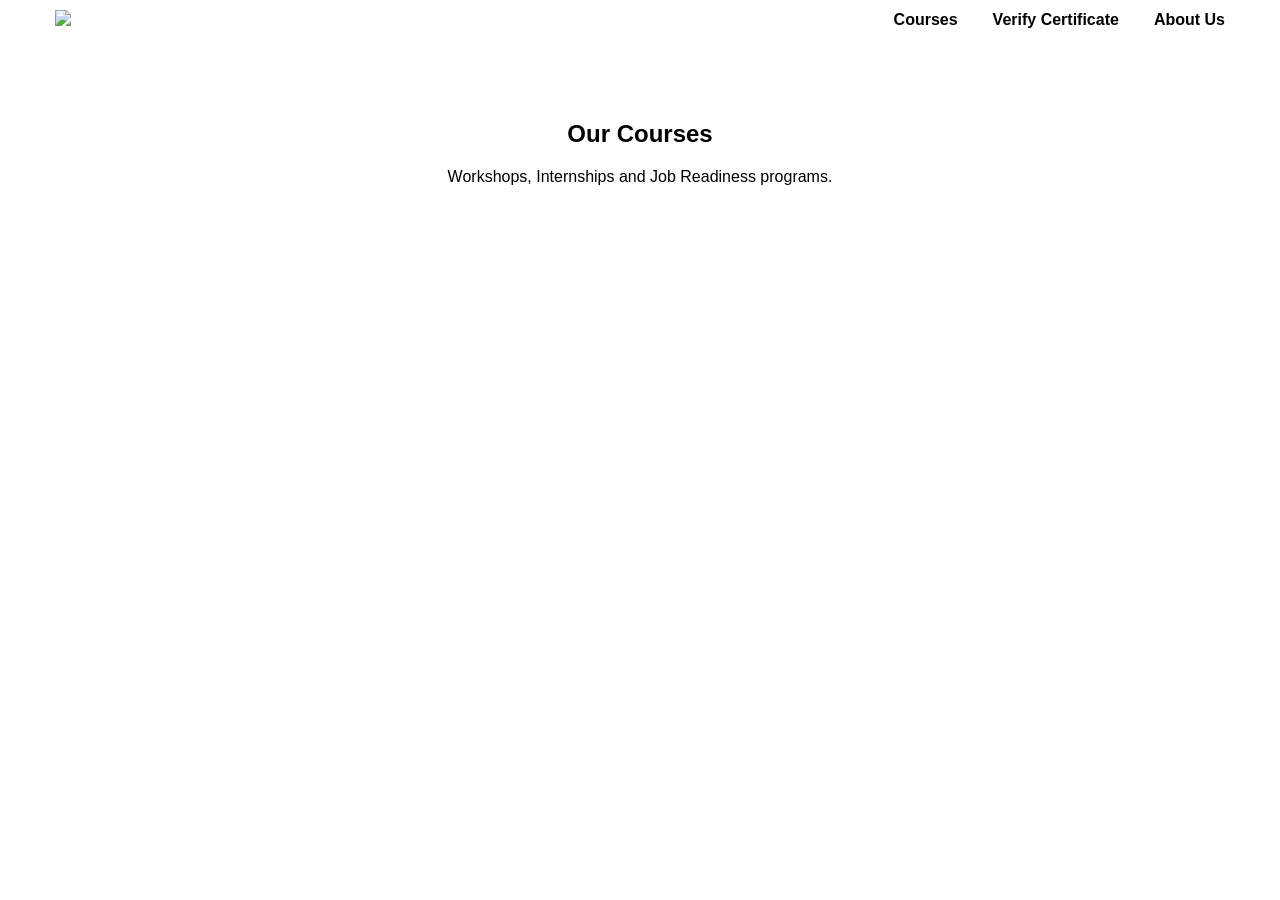
==== courses.html @ c37526bb "courses.html" ====
<!DOCTYPE html>
<html>

<head>
<title>Courses | LOGIP Technologies</title>
<link rel="stylesheet" href="css/style.css">
</head>

<body>

<nav>

<a href="index.html" class="logo">
<img src="images/logo.png">
</a>

<div class="menu">
<a href="courses.html">Courses</a>
<a href="verify.html">Verify Certificate</a>
<a href="index.html#about">About Us</a>
</div>

</nav>

<section class="section">

<h1>Our Courses</h1>

<p>Workshops, Internships and Job Readiness programs.</p>

</section>

</body>
</html>
---- css/style.css ----
body{
margin:0;
font-family:Arial;
}

nav{
display:flex;
justify-content:space-between;
align-items:center;
padding:10px 55px;
background:white;
position:fixed;
top:0;
left:0;
width:100%;
box-sizing:border-box;
z-index:1000;
}

.logo img{
height:55px;
width:auto;
}

.menu{
display:flex;
align-items:center;
gap:35px;
}

.menu a{
text-decoration:none;
color:black;
font-weight:600;
font-size:16px;
display:inline-block;
transition:all 0.3s ease;
}

.menu a:hover{
transform:scale(1.2);
color:#ff4d4d;
}

.hero{
height:100vh;
background-image: linear-gradient(
rgba(0,0,0,0.5),
rgba(0,0,0,0.5)
),
url("../hero-banner.png");

background-size: cover;
background-position: center;
display:flex;
align-items:center;
justify-content:center;
text-align:center;
color:white;
}

.hero h1{
font-size:50px;
}

.buttons{
margin-top:20px;
}

.btn{
background:#ff4d4d;
color:white;
padding:12px 25px;
text-decoration:none;
margin:10px;
border-radius:6px;
}

.section{
padding:100px 40px;
text-align:center;
}

.course-grid{
display:flex;
justify-content:center;
gap:30px;
margin-top:30px;
}

.course-card{
background:#f5f5f5;
padding:25px;
width:250px;
border-radius:10px;
}

.services{
padding:80px 40px;
background:#f5f7f8;
text-align:center;
}

.services h2{
font-size:32px;
margin-bottom:40px;
}

.services-container{
display:flex;
justify-content:center;
gap:30px;
flex-wrap:wrap;
}

.service-card{
background:white;
width:320px;
border-radius:10px;
overflow:hidden;
box-shadow:0 5px 20px rgba(0,0,0,0.1);
transition:0.3s;
}

.service-card img{
width:100%;
height:200px;
object-fit:cover;
}

.service-card h3{
margin:15px 0 10px;
font-size:20px;
}

.service-card p{
padding:0 20px 20px;
color:#555;
font-size:15px;
}

.service-card:hover{
transform:translateY(-8px);
box-shadow:0 10px 30px rgba(0,0,0,0.15);
}

.about{
background:#f5f7f8;
padding:80px 40px;
display:flex;
justify-content:center;
}

.about-container{
background:#0b2a44;
color:white;
max-width:1100px;
width:100%;
padding:60px;
border-radius:20px;

display:flex;
align-items:center;
justify-content:space-between;
gap:60px;
flex-wrap:wrap;

box-shadow:0 10px 40px rgba(0,0,0,0.15);
}

.about-text{
flex:1;
max-width:520px;
}

.about-text h5{
letter-spacing:2px;
color:#7fb3ff;
margin-bottom:10px;
}

.about-text h2{
font-size:32px;
margin-bottom:20px;
}

.about-text p{
color:#d6e2f0;
line-height:1.7;
margin-bottom:15px;
}

.about-image{
flex:1;
display:flex;
justify-content:center;
}

.about-image img{
width:100%;
max-width:420px;
border-radius:18px;
}

.contact-links{
margin-top:20px;
display:flex;
gap:25px;
}

.contact-links a{
font-size:26px;
color:white;
transition:0.3s;
}

.contact-links a:hover{
transform:scale(1.2);
}

.contact-links a:nth-child(1):hover{
color:#25D366;
}

.contact-links a:nth-child(2):hover{
color:#ff4d4d;
}

.contact-links a:nth-child(3):hover{
color:#0077b5;
}

footer{
text-align:center;
padding:10px;
background:#111;
color:white;
}

footer a{
color:#ccc;
text-decoration:none;
margin:0 8px;
font-size:14px;
}

footer a:hover{
color:white;
}
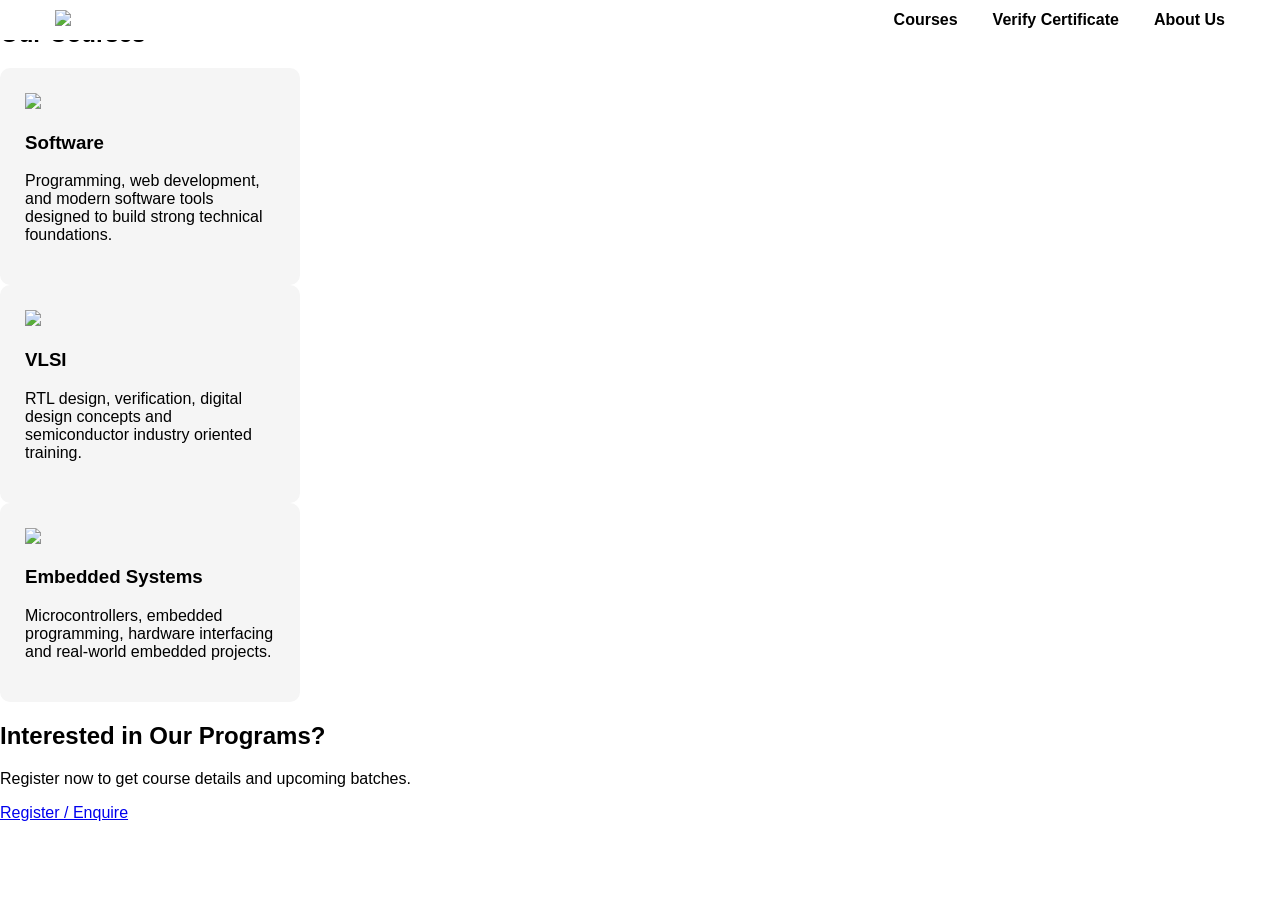
==== commit 513cbcd0: "courses.html" ====
--- a/courses.html
+++ b/courses.html
@@ -3,7 +3,9 @@
 
 <head>
 <title>Courses | LOGIP Technologies</title>
+
 <link rel="stylesheet" href="css/style.css">
+
 </head>
 
 <body>
@@ -11,7 +13,7 @@
 <nav>
 
 <a href="index.html" class="logo">
-<img src="images/logo.png">
+<img src="images/logo1.png">
 </a>
 
 <div class="menu">
@@ -22,13 +24,71 @@
 
 </nav>
 
-<section class="section">
+
+<section class="courses-section">
 
 <h1>Our Courses</h1>
 
-<p>Workshops, Internships and Job Readiness programs.</p>
+<div class="courses-container">
+
+<div class="course-card">
+
+<img src="images/software.jpg">
+
+<h3>Software</h3>
+
+<p>
+Programming, web development, and modern software tools
+designed to build strong technical foundations.
+</p>
+
+</div>
+
+
+<div class="course-card">
+
+<img src="images/vlsi.jpg">
+
+<h3>VLSI</h3>
+
+<p>
+RTL design, verification, digital design concepts and
+semiconductor industry oriented training.
+</p>
+
+</div>
+
+
+<div class="course-card">
+
+<img src="images/embedded.jpg">
+
+<h3>Embedded Systems</h3>
+
+<p>
+Microcontrollers, embedded programming, hardware
+interfacing and real-world embedded projects.
+</p>
+
+</div>
+
+</div>
+
+
+<div class="register-card">
+
+<h2>Interested in Our Programs?</h2>
+
+<p>Register now to get course details and upcoming batches.</p>
+
+<a href="YOUR_GOOGLE_FORM_LINK" target="_blank" class="register-btn">
+Register / Enquire
+</a>
+
+</div>
 
 </section>
 
 </body>
+
 </html>
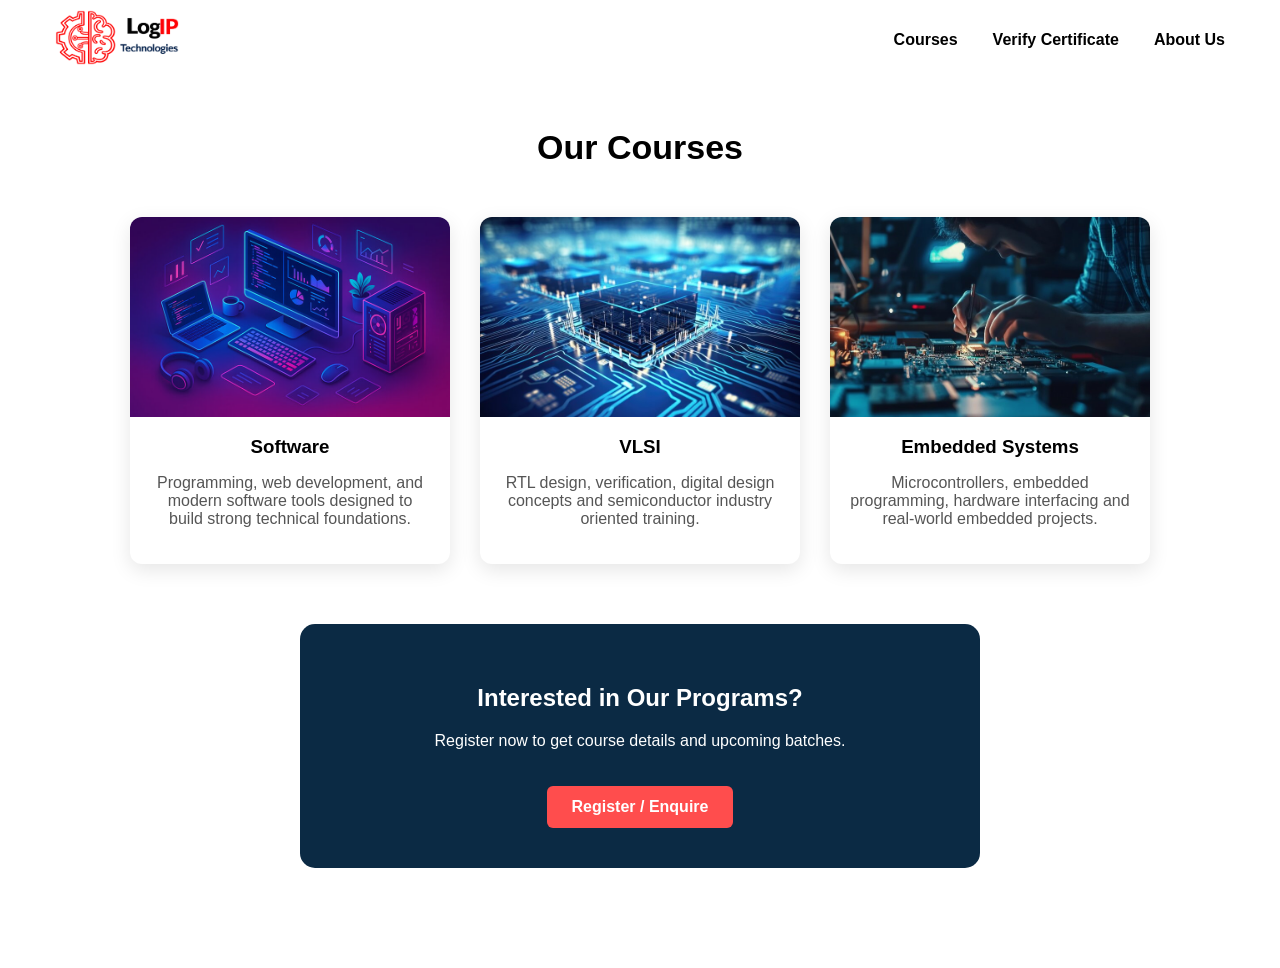
==== commit 01e83446: "courses.html" ====
--- a/courses.html
+++ b/courses.html
@@ -5,6 +5,7 @@
 <title>Courses | LOGIP Technologies</title>
 
 <link rel="stylesheet" href="css/style.css">
+<link rel="icon" type="image/png" href="images/logo2.png">
 
 </head>
 
--- a/css/style.css
+++ b/css/style.css
@@ -48,7 +48,7 @@
 rgba(0,0,0,0.5),
 rgba(0,0,0,0.5)
 ),
-url("../hero-banner.png");
+url("../images/hero-banner.png");
 
 background-size: cover;
 background-position: center;
@@ -81,20 +81,79 @@
 text-align:center;
 }
 
-.course-grid{
+.courses-section{
+padding:100px 40px;
+text-align:center;
+}
+
+.courses-section h1{
+font-size:34px;
+margin-bottom:50px;
+}
+
+.courses-container{
 display:flex;
 justify-content:center;
 gap:30px;
-margin-top:30px;
+flex-wrap:wrap;
 }
 
 .course-card{
-background:#f5f5f5;
-padding:25px;
-width:250px;
-border-radius:10px;
-}
-
+background:white;
+width:320px;
+border-radius:12px;
+overflow:hidden;
+box-shadow:0 6px 20px rgba(0,0,0,0.1);
+transition:0.3s;
+}
+
+.course-card img{
+width:100%;
+height:200px;
+object-fit:cover;
+}
+
+.course-card h3{
+margin:15px 0;
+}
+
+.course-card p{
+padding:0 20px 20px;
+color:#555;
+}
+
+.course-card:hover{
+transform:translateY(-8px);
+box-shadow:0 10px 30px rgba(0,0,0,0.2);
+}
+
+
+.register-card{
+margin-top:60px;
+background:#0b2a44;
+color:white;
+padding:40px;
+border-radius:15px;
+max-width:600px;
+margin-left:auto;
+margin-right:auto;
+}
+
+.register-btn{
+display:inline-block;
+margin-top:20px;
+background:#ff4d4d;
+color:white;
+padding:12px 25px;
+text-decoration:none;
+border-radius:6px;
+font-weight:600;
+transition:0.3s;
+}
+
+.register-btn:hover{
+background:#e63939;
+}
 .services{
 padding:80px 40px;
 background:#f5f7f8;
@@ -230,6 +289,38 @@
 color:#0077b5;
 }
 
+.verify-section{
+padding:120px 40px;
+text-align:center;
+}
+
+.verify-section input{
+padding:12px;
+width:250px;
+margin-top:20px;
+border-radius:6px;
+border:1px solid #ccc;
+}
+
+.verify-section button{
+padding:12px 20px;
+margin-left:10px;
+background:#ff4d4d;
+color:white;
+border:none;
+border-radius:6px;
+cursor:pointer;
+}
+
+.verify-section button:hover{
+background:#e63939;
+}
+
+#result{
+margin-top:30px;
+font-size:18px;
+}
+
 footer{
 text-align:center;
 padding:10px;
